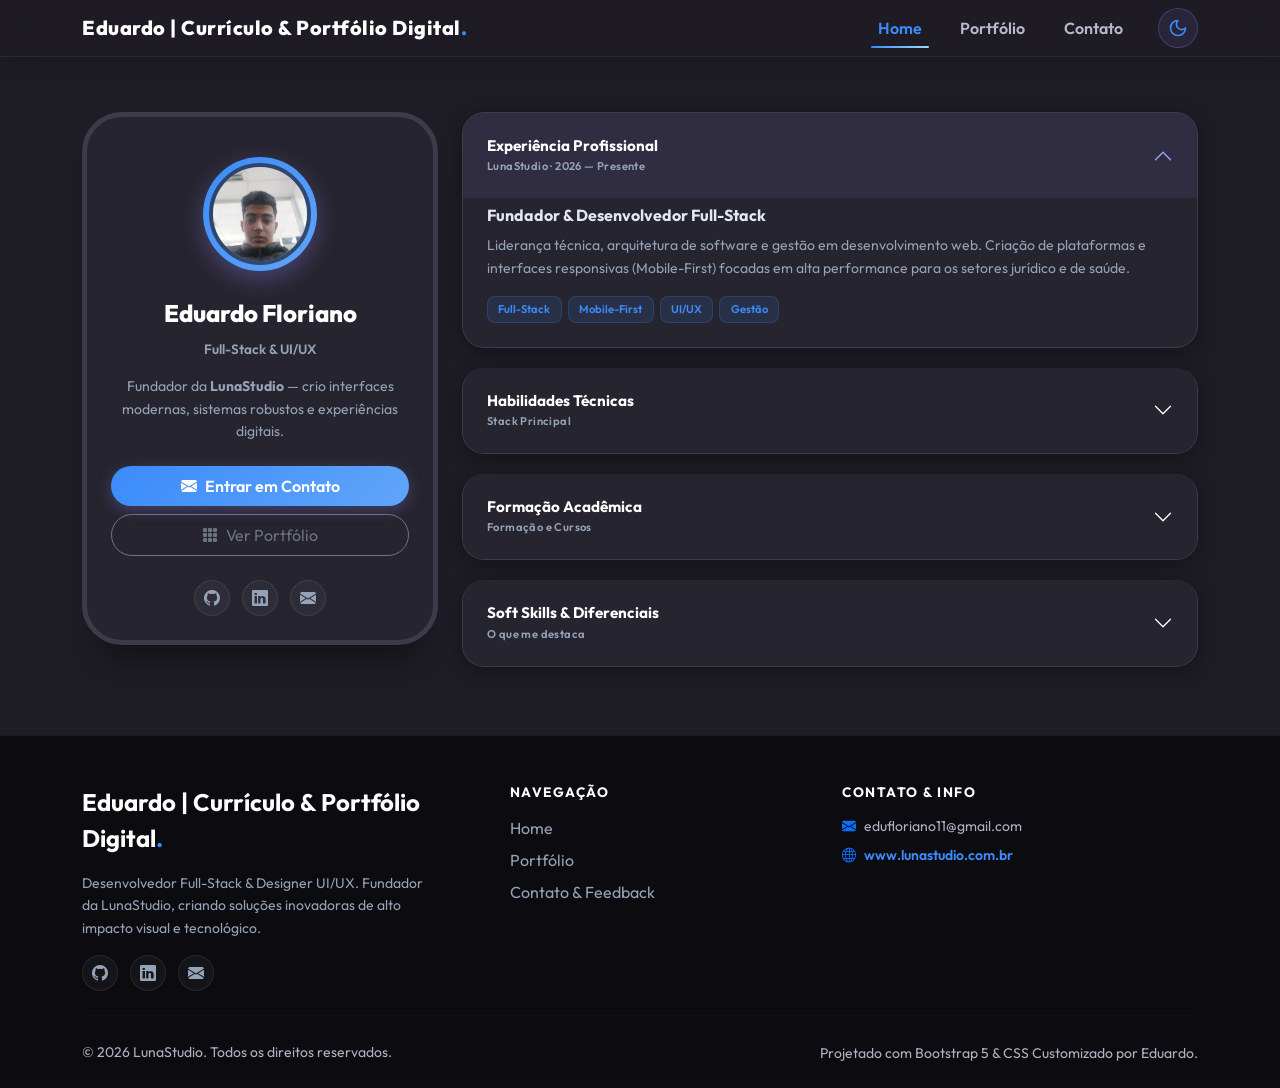
==== curriculo/index.html @ 74244b3b "Add portfolio and projects structure" ====
<!DOCTYPE html>
<html lang="pt-BR">

<head>
    <meta charset="UTF-8">
    <meta name="viewport" content="width=device-width, initial-scale=1.0">
    <title>Portfólio Profissional - Home</title>
    <link href="https://cdn.jsdelivr.net/npm/bootstrap@5.3.3/dist/css/bootstrap.min.css" rel="stylesheet">
    <link rel="stylesheet" href="https://cdn.jsdelivr.net/npm/bootstrap-icons@1.11.3/font/bootstrap-icons.min.css">
    <style>
        @import url('https://fonts.googleapis.com/css2?family=Outfit:wght@300;400;500;600;700;800&display=swap');
        
        body, .content-wrapper, h1, h2, h3, h4, h5, p, span, a, button, label, .accordion-button, .form-control, .form-select {
            font-family: 'Outfit', sans-serif !important;
        }

        /* ==========================================================================
           CONFIGURAÇÃO DA TRANSIÇÃO DE CORES (LIGHT / DARK MODE GLOBAL)
           ========================================================================== */
        body, .card, footer, nav, label, .list-group-item, h3, h5, .accordion-button, .accordion-item, .offcanvas, .phone, .time, .battery, .network, .toggle-label, .toggle-btn, .crescent, .circle, .dark, .light, .table, .modal-content, .form-control, .form-select, .theme-toggle-label, .sun-icon, .moon-icon {
            transition: background-color 0.5s ease, color 0.5s ease, border-color 0.5s ease, box-shadow 0.5s ease, transform 0.5s ease, opacity 0.5s ease;
        }

        /* Variáveis de cores para o tema escuro geral */
        #switch:checked ~ .content-wrapper {
            background-color: #1e1c24 !important;
            color: #f7f8f7 !important;
        }
        #switch:checked ~ .content-wrapper .card,
        #switch:checked ~ .content-wrapper .accordion-item,
        #switch:checked ~ .content-wrapper .accordion-button,
        #switch:checked ~ .content-wrapper .list-group-item,
        #switch:checked ~ .content-wrapper .modal-content {
            background-color: #26242E !important;
            color: #ffffff !important;
            border-color: #3d3a4a !important;
        }
        #switch:checked ~ .content-wrapper .accordion-button:not(.collapsed) {
            background-color: rgba(137, 131, 247, 0.1) !important;
            color: #3b8bfa !important;
        }
        #switch:checked ~ .content-wrapper .accordion-button {
            color: #ffffff !important;
        }
        #switch:checked ~ .content-wrapper .text-muted,
        #switch:checked ~ .content-wrapper .text-secondary,
        #switch:checked ~ .content-wrapper .form-label {
            color: #b3b0c2 !important;
        }
        #switch:checked ~ .content-wrapper .text-dark {
            color: #ffffff !important;
        }
        #switch:checked ~ .content-wrapper .bg-secondary-subtle {
            background-color: #34323D !important;
        }
        #switch:checked ~ .content-wrapper .offcanvas {
            background-color: #26242E !important;
            color: #ffffff !important;
        }
        #switch:checked ~ .content-wrapper .form-control,
        #switch:checked ~ .content-wrapper .form-select {
            background-color: #34323D !important;
            color: #ffffff !important;
            border-color: #4a4758 !important;
        }

        /* Ajuste fino para combinar o estilo do botão do accordion com a identidade visual */
        .accordion-button:not(.collapsed) {
            background-color: rgba(13, 110, 253, 0.05);
            color: #0d6efd;
            box-shadow: inset 0 -1px 0 rgba(0,0,0,.125);
        }
        .accordion-button:focus {
            box-shadow: 0 0 0 0.25rem rgba(13, 110, 253, 0.25);
            border-color: rgba(13, 110, 253, 0.25);
        }

        /* ==========================================================================
           HEADER / NAVBAR TRADITIONAL FULL-WIDTH GLASSMORPHIC
           ========================================================================== */
        .content-wrapper { padding-top: 80px; }

        .custom-navbar {
            position: fixed !important;
            top: 0; left: 0; width: 100%;
            background-color: rgba(255,255,255,0.82) !important;
            backdrop-filter: blur(18px) saturate(200%);
            -webkit-backdrop-filter: blur(18px) saturate(200%);
            border-bottom: 1px solid rgba(0,0,0,0.07) !important;
            border-radius: 0 !important;
            box-shadow: none !important;
            transition: all 0.5s ease;
            z-index: 1030;
        }

        #switch:checked ~ .content-wrapper .custom-navbar {
            background-color: rgba(30, 28, 36, 0.8) !important;
            border-bottom: 1px solid rgba(255, 255, 255, 0.05) !important;
            box-shadow: 0 4px 20px rgba(0, 0, 0, 0.15) !important;
        }

        /* Ajuste do botão menu hambúrguer para ficar visível no modo claro */
        .navbar-toggler {
            filter: invert(1);
        }
        #switch:checked ~ .content-wrapper .navbar-toggler {
            filter: none;
        }

        .navbar-brand {
            font-weight: 800 !important;
            letter-spacing: 0.5px;
            color: #0f172a !important;
            transition: all 0.5s ease;
        }

        #switch:checked ~ .content-wrapper .navbar-brand {
            color: #ffffff !important;
        }
        
        .navbar-brand .accent-dot {
            color: #0d6efd;
        }

        #switch:checked ~ .content-wrapper .navbar-brand .accent-dot {
            color: #3b8bfa;
        }

        .nav-link {
            color: #4a4a5a !important;
            font-weight: 600;
            padding: 0.5rem 1.2rem !important;
            position: relative;
            transition: color 0.3s ease;
        }

        .nav-link::after {
            content: '';
            position: absolute;
            bottom: 0; left: 50%;
            width: 0; height: 2px;
            background: linear-gradient(135deg, #0d6efd, #0d6efd);
            transition: width 0.3s ease, left 0.3s ease;
            border-radius: 2px;
        }

        .nav-link:hover::after, .nav-link.active::after { width: 70%; left: 15%; }
        .nav-link:hover { color: #0d6efd !important; }
        .nav-link.active { color: #0d6efd !important; }

        #switch:checked ~ .content-wrapper .nav-link { color: #b8b8cc !important; }
        #switch:checked ~ .content-wrapper .nav-link::after { background: linear-gradient(135deg, #3b8bfa, #A3DAFB); }
        #switch:checked ~ .content-wrapper .nav-link:hover { color: #3b8bfa !important; }
        #switch:checked ~ .content-wrapper .nav-link.active { color: #3b8bfa !important; }

        /* Custom Theme Toggler Button */
        .theme-toggle-label {
            display: inline-flex;
            align-items: center;
            justify-content: center;
            width: 40px;
            height: 40px;
            border-radius: 50%;
            cursor: pointer;
            background-color: rgba(13, 110, 253, 0.05);
            border: 1px solid rgba(13, 110, 253, 0.15);
            color: #0d6efd;
            position: relative;
            overflow: hidden;
            transition: all 0.3s cubic-bezier(0.4, 0, 0.2, 1);
        }

        .theme-toggle-label:hover {
            background-color: rgba(13, 110, 253, 0.1);
            transform: scale(1.05);
        }

        .theme-toggle-label .sun-icon {
            position: absolute;
            transform: rotate(0deg) scale(1);
            transition: transform 0.5s cubic-bezier(0.4, 0, 0.2, 1), opacity 0.3s ease;
            opacity: 1;
        }

        .theme-toggle-label .moon-icon {
            position: absolute;
            transform: rotate(90deg) scale(0);
            transition: transform 0.5s cubic-bezier(0.4, 0, 0.2, 1), opacity 0.3s ease;
            opacity: 0;
        }

        #switch:checked ~ .content-wrapper .theme-toggle-label {
            background-color: rgba(137, 131, 247, 0.1);
            border: 1px solid rgba(137, 131, 247, 0.25);
            color: #3b8bfa;
        }

        #switch:checked ~ .content-wrapper .theme-toggle-label:hover {
            background-color: rgba(137, 131, 247, 0.15);
            box-shadow: 0 0 15px rgba(137, 131, 247, 0.25);
        }

        #switch:checked ~ .content-wrapper .theme-toggle-label .sun-icon {
            transform: rotate(-90deg) scale(0);
            opacity: 0;
        }

        #switch:checked ~ .content-wrapper .theme-toggle-label .moon-icon {
            transform: rotate(0deg) scale(1);
            opacity: 1;
        }

        /* ==========================================================================
           WIDGET SWITCH CUSTOMIZADO DO CELULAR
           ========================================================================== */
        [type="checkbox"] {
            display: none;
        }

        .phone-container {
            display: flex;
            justify-content: center;
            margin: 2rem 0;
        }

        .phone {
            position: relative;
            z-index: 2;
            width: 14rem;
            height: 14rem;
            background-color: #ffffff;
            box-shadow: 0 4px 25px rgba(0,0,0,.1);
            border-radius: 30px;
            display: flex;
            flex-direction: column;
            overflow: hidden;
            border: 1px solid rgba(0,0,0,0.05);
        }

        .menu-phone {
            font-size: 75%;
            opacity: .6;
            padding: .6rem 1.2rem;
            display: flex;
            justify-content: space-between;
            align-items: center;
        }

        .icons-phone {
            display: flex;
            margin-top: .2rem;
        }

        .battery {
            width: .75rem;
            height: .4rem;
            background-color: black;
        }

        .network {
            width: 0;
            height: 0;
            border-style: solid;
            border-width: 0 5px 6px 5px;
            border-color: transparent transparent black transparent;
            transform: rotate(135deg);
            margin: .1rem .4rem;
        }

        .time {
            color: black;
            font-weight: bold;
        }

        .content-phone {
            display: flex;
            flex-direction: column;
            margin: auto;
            text-align: center;
            width: 80%;
            transform: translateY(-5%);
        }

        .circle {
            position: relative;
            border-radius: 100%;
            width: 4.5rem;
            height: 4.5rem;
            background: linear-gradient(40deg, #FF0080, #FF8C00 70%);
            margin: auto;
        }

        .crescent {
            position: absolute;
            border-radius: 100%;
            right: -1px;
            top: -1px;
            width: 3.5rem;
            height: 3.5rem;
            background: white;
            transform: scale(0);
            transform-origin: top right;
        }

        label.toggle-label {
            width: 100%;
            height: 2.4rem;
            background-color: rgba(0,0,0,.08);
            border-radius: 100px;
            position: relative;
            margin: 1.2rem 0 0 0;
            cursor: pointer;
            display: block;
        }

        .toggle-btn {
            position: absolute;
            top: 0;
            left: 0;
            height: 2.4rem;
            width: 50%;
            background-color: #fff;
            box-shadow: 0 2px 10px rgba(0,0,0,.15);
            border-radius: 100px;
        }

        .names-phone {
            font-size: 80%;
            font-weight: bolder;
            color: black;
            width: 70%;
            margin-left: 15%;
            top: 50%;
            transform: translateY(-50%);
            position: absolute;
            display: flex;
            justify-content: space-between;
            user-select: none;
            z-index: 5;
        }

        .names-phone p {
            margin: 0;
        }

        .dark { opacity: .4; color: black; }
        .light { opacity: 1; color: black; }

        /* Comportamentos do Celular no Modo Escuro */
        #switch:checked ~ .content-wrapper .phone { background-color: #26242E !important; border-color: rgba(255,255,255,0.1) !important; }
        #switch:checked ~ .content-wrapper .phone .time { color: white !important; }
        #switch:checked ~ .content-wrapper .phone .battery { background-color: white !important; }
        #switch:checked ~ .content-wrapper .phone .network { border-color: transparent transparent white transparent !important; }
        #switch:checked ~ .content-wrapper .phone label.toggle-label { background-color: rgba(255,255,255,.1) !important; }
        #switch:checked ~ .content-wrapper .phone .toggle-btn { transform: translateX(100%) !important; background-color: #34323D !important; }
        #switch:checked ~ .content-wrapper .phone .crescent { transform: scale(1) !important; background: #26242E !important; }
        #switch:checked ~ .content-wrapper .phone .circle { background: linear-gradient(40deg, #3b8bfa, #A3DAFB 70%) !important; }
        #switch:checked ~ .content-wrapper .phone .dark { opacity: 1 !important; color: white !important; }
        #switch:checked ~ .content-wrapper .phone .light { opacity: .4 !important; color: #8a879a !important; }
        #switch:checked ~ .content-wrapper .square { border-color: #3b8bfa; }

        /* ==========================================================================
           DESIGN PREMIUM - FONTES & CUSTOMIZAÇÃO ADICIONAL
           ========================================================================== */
        @import url('https://fonts.googleapis.com/css2?family=Outfit:wght@300;400;500;600;700;800&display=swap');

        body, .content-wrapper, h2, h3, h5, h6, p, span, a, button, label, .list-group-item, .accordion-button {
            font-family: 'Outfit', sans-serif !important;
        }

        /* ==========================================================================
           DESIGN PREMIUM - FONTES & CUSTOMIZAÇÃO ADICIONAL
           ========================================================================== */
        @import url('https://fonts.googleapis.com/css2?family=Outfit:wght@300;400;500;600;700;800&display=swap');

        body, .content-wrapper, h2, h3, h5, h6, p, span, a, button, label, .list-group-item, .accordion-button {
            font-family: 'Outfit', sans-serif !important;
        }

        /* Profile Card Customizado (Design Glassmorphism Premium) */
        .profile-card-uiverse {
            --main-color: #0f172a;
            --submain-color: #475569;
            --bg-color: #ffffff;
            position: relative;
            width: 100%;
            display: flex;
            flex-direction: column;
            align-items: center;
            border-radius: 40px !important;
            background: linear-gradient(
                0deg,
                rgb(255, 255, 255) 0%,
                rgb(244, 247, 251) 100%
            ) !important;
            backdrop-filter: blur(12px);
            -webkit-backdrop-filter: blur(12px);
            border: 5px solid rgb(255, 255, 255) !important;
            overflow: hidden;
            box-shadow: rgba(133, 189, 215, 0.8784313725) 0px 30px 30px -20px !important;
            transition: transform 0.4s cubic-bezier(0.4, 0, 0.2, 1), box-shadow 0.4s ease, border-color 0.5s ease;
        }

        .card__img {
            height: 180px;
            width: 100%;
            overflow: hidden;
            position: relative;
        }

        .card__img svg {
            height: 100%;
            width: 100%;
            object-fit: cover;
            border-radius: 35px 35px 0 0;
            opacity: 0.85;
            transition: opacity 0.5s ease;
        }

        .card__avatar {
            width: 114px;
            height: 114px;
            background: linear-gradient(135deg, #0d6efd, #0d6efd);
            border-radius: 100%;
            display: flex;
            justify-content: center;
            align-items: center;
            margin-top: 40px;
            box-shadow: 0 8px 25px rgba(13, 110, 253, 0.25);
            transition: all 0.5s cubic-bezier(0.4, 0, 0.2, 1);
            z-index: 5;
        }

        .profile-img-style-uiverse {
            width: 102px;
            height: 102px;
            border-radius: 100%;
            object-fit: cover;
            border: 4px solid var(--bg-color);
            transition: transform 0.5s cubic-bezier(0.4, 0, 0.2, 1), border-color 0.5s ease;
        }

        .card__title {
            margin-top: 20px;
            font-weight: 800;
            font-size: 24px;
            color: var(--main-color);
            transition: color 0.5s ease;
        }

        .card__subtitle {
            margin-top: 8px;
            font-weight: 600;
            font-size: 13.5px;
            color: var(--submain-color);
            line-height: 1.5;
            transition: color 0.5s ease;
        }

        .card__bio-title {
            color: var(--main-color);
            font-weight: 700;
            font-size: 0.95rem;
            transition: color 0.5s ease;
        }

        .card__bio-text {
            color: var(--submain-color);
            font-size: 0.875rem;
            line-height: 1.6;
            transition: color 0.5s ease;
        }

        .btn-uiverse-primary {
            background: linear-gradient(135deg, #0d6efd, #0d6efd) !important;
            color: #ffffff !important;
            border-radius: 50px !important;
            border: none !important;
            font-weight: 600;
            transition: all 0.3s cubic-bezier(0.4, 0, 0.2, 1) !important;
            box-shadow: 0 4px 15px rgba(13, 110, 253, 0.2) !important;
        }

        .btn-uiverse-primary:hover {
            transform: translateY(-2px);
            box-shadow: 0 8px 20px rgba(13, 110, 253, 0.35) !important;
        }

        /* Custom Habilidades List Hover */
        .list-group-item {
            transition: all 0.3s ease;
            border-color: rgba(0, 0, 0, 0.05) !important;
            padding: 0.85rem 1.25rem !important;
            background-color: transparent !important;
        }

        .list-group-item:hover {
            padding-left: 1.5rem !important;
            background-color: rgba(13, 110, 253, 0.04) !important;
            color: #0d6efd !important;
            font-weight: 500;
        }

        /* Custom Accordion Styles - Premium Obsidian Cards */
        .custom-accordion .accordion-item {
            border: 5px solid rgb(255, 255, 255) !important;
            border-radius: 40px !important;
            margin-bottom: 1.5rem;
            overflow: hidden;
            background: linear-gradient(
                0deg,
                rgb(255, 255, 255) 0%,
                rgb(244, 247, 251) 100%
            ) !important;
            box-shadow: rgba(133, 189, 215, 0.8784313725) 0px 30px 30px -20px !important;
            transition: all 0.4s cubic-bezier(0.4, 0, 0.2, 1);
        }

        .custom-accordion .accordion-item:hover {
            box-shadow: rgba(133, 189, 215, 0.95) 0px 35px 35px -15px !important;
            transform: translateY(-2px);
        }

        .custom-accordion .accordion-item:has(.accordion-button:not(.collapsed)) {
            border-left: 5px solid #0d6efd !important;
            box-shadow: rgba(133, 189, 215, 0.95) 0px 35px 35px -15px, 0 10px 20px rgba(13, 110, 253, 0.05) !important;
        }

        .custom-accordion .accordion-button {
            font-size: 1.15rem;
            font-weight: 700 !important;
            padding: 1.5rem;
            color: #0f172a !important;
            background-color: transparent !important;
            box-shadow: none !important;
            transition: all 0.3s ease;
        }

        .custom-accordion .accordion-button::after {
            transition: transform 0.3s ease;
        }

        .custom-accordion .accordion-button:not(.collapsed) {
            color: #0d6efd !important;
            background-color: rgba(13, 110, 253, 0.01) !important;
        }

        /* Footer Customizado Premium */
        .custom-footer {
            background-color: #0f0e13;
            border-top: 1px solid rgba(255, 255, 255, 0.05);
            color: #e2e8f0;
            transition: all 0.5s ease;
        }

        #switch:checked ~ .content-wrapper .custom-footer {
            background-color: #0c0b0f;
            border-top: 1px solid rgba(137, 131, 247, 0.1);
        }

        .footer-brand {
            font-size: 1.5rem;
            color: #ffffff;
            font-weight: 800;
        }

        .footer-brand .accent-dot {
            color: #0d6efd;
        }

        #switch:checked ~ .content-wrapper .footer-brand .accent-dot {
            color: #3b8bfa;
        }

        .footer-desc {
            color: #94a3b8;
            line-height: 1.6;
        }

        .footer-section-title {
            font-size: 0.85rem;
            letter-spacing: 1.5px;
            color: #ffffff;
        }

        .footer-links li {
            margin-bottom: 0.5rem;
        }

        .footer-link {
            color: #94a3b8;
            text-decoration: none;
            transition: all 0.3s ease;
            display: inline-block;
        }

        .footer-link:hover {
            color: #0d6efd;
            transform: translateX(5px);
        }

        #switch:checked ~ .content-wrapper .footer-link:hover {
            color: #3b8bfa;
        }

        .footer-link-active {
            color: #0d6efd;
            text-decoration: none;
            font-weight: 600;
            transition: all 0.3s ease;
        }

        #switch:checked ~ .content-wrapper .footer-link-active {
            color: #3b8bfa;
        }

        .footer-divider {
            border-color: rgba(255, 255, 255, 0.08);
        }

        /* Social Buttons */
        .social-icons-row {
            display: flex;
            gap: 12px;
        }

        .social-circle-btn {
            width: 36px;
            height: 36px;
            border-radius: 50%;
            background-color: rgba(255, 255, 255, 0.04);
            border: 1px solid rgba(255, 255, 255, 0.08);
            color: #94a3b8;
            display: flex;
            align-items: center;
            justify-content: center;
            text-decoration: none;
            transition: all 0.3s cubic-bezier(0.4, 0, 0.2, 1);
        }

        .social-circle-btn:hover {
            color: #ffffff;
            background-color: #0d6efd;
            border-color: #0d6efd;
            transform: translateY(-3px);
            box-shadow: 0 5px 15px rgba(13, 110, 253, 0.4);
        }

        #switch:checked ~ .content-wrapper .social-circle-btn:hover {
            background-color: #3b8bfa;
            border-color: #3b8bfa;
            box-shadow: 0 5px 15px rgba(137, 131, 247, 0.4);
        }

        /* Dark Mode Overrides for Home Page */
        #switch:checked ~ .content-wrapper .profile-card-uiverse {
            --main-color: #ffffff;
            --submain-color: #94a3b8;
            --bg-color: #26242E;
            background: #26242E !important;
            border: 5px solid #3d3a4a !important;
            box-shadow: rgba(0, 0, 0, 0.4) 0px 30px 30px -20px !important;
        }

        #switch:checked ~ .content-wrapper .card__avatar {
            background: linear-gradient(135deg, #3b8bfa, #60a5fa);
            box-shadow: 0 8px 25px rgba(137, 131, 247, 0.35);
        }

        #switch:checked ~ .content-wrapper .profile-img-style-uiverse {
            border-color: rgba(38, 36, 46, 0.7);
        }

        #switch:checked ~ .content-wrapper .btn-uiverse-primary {
            background: linear-gradient(135deg, #3b8bfa, #60a5fa) !important;
            box-shadow: 0 4px 15px rgba(137, 131, 247, 0.3) !important;
        }

        #switch:checked ~ .content-wrapper .btn-uiverse-primary:hover {
            box-shadow: 0 8px 20px rgba(137, 131, 247, 0.5) !important;
        }

        #switch:checked ~ .content-wrapper .list-group-item {
            border-color: rgba(255, 255, 255, 0.05) !important;
        }

        #switch:checked ~ .content-wrapper .list-group-item:hover {
            background-color: rgba(137, 131, 247, 0.08) !important;
            color: #3b8bfa !important;
        }

        #switch:checked ~ .content-wrapper .custom-accordion .accordion-item {
            background-color: #26242E !important;
            border: 5px solid #3d3a4a !important;
            box-shadow: rgba(0, 0, 0, 0.4) 0px 30px 30px -20px !important;
        }

        #switch:checked ~ .content-wrapper .custom-accordion .accordion-item:hover {
            border-color: rgba(137, 131, 247, 0.25) !important;
        }

        #switch:checked ~ .content-wrapper .custom-accordion .accordion-item:has(.accordion-button:not(.collapsed)) {
            border-left: 5px solid #3b8bfa !important;
            box-shadow: rgba(0, 0, 0, 0.4) 0px 30px 30px -20px, 0 10px 20px rgba(137, 131, 247, 0.15) !important;
        }

        #switch:checked ~ .content-wrapper .custom-accordion .accordion-button {
            color: #ffffff !important;
        }

        #switch:checked ~ .content-wrapper .custom-accordion .accordion-button:not(.collapsed) {
            color: #3b8bfa !important;
            background-color: rgba(137, 131, 247, 0.02) !important;
        }

        /* ==========================================================================
           HERO PROFILE SECTION - NOVO DESIGN PROFISSIONAL
           ========================================================================== */

        .hero-section {
            width: 100%;
            padding: 2.5rem 0 0 0;
        }

        .hero-card {
            position: relative;
            border-radius: 40px;
            overflow: hidden;
            border: 5px solid rgba(255,255,255,0.12);
            box-shadow: 0 40px 80px rgba(0,0,0,0.25);
            background: linear-gradient(135deg, #0d6efd, #0d6efd, #0a0818);
        }

        .hero-banner {
            position: absolute;
            top: 0; left: 0;
            width: 100%; height: 100%;
            z-index: 0;
        }

        .hero-banner-overlay {
            position: absolute;
            inset: 0;
            background: linear-gradient(180deg, rgba(10,8,24,0) 0%, rgba(10,8,24,0.65) 100%);
        }

        .hero-content {
            position: relative;
            z-index: 5;
            display: flex;
            flex-direction: column;
            align-items: center;
            text-align: center;
            padding: 3rem 2rem 3rem;
        }

        /* Avatar */
        .hero-avatar-wrapper {
            position: relative;
            width: 140px;
            height: 140px;
            margin-bottom: 1.25rem;
        }

        .hero-avatar-ring {
            position: absolute;
            inset: -5px;
            border-radius: 50%;
            background: linear-gradient(135deg, #fff 0%, rgba(255,255,255,0.3) 100%);
            padding: 4px;
            animation: avatarPulse 3s ease-in-out infinite;
        }

        @keyframes avatarPulse {
            0%, 100% { box-shadow: 0 0 0 0 rgba(255,255,255,0.3); }
            50% { box-shadow: 0 0 0 10px rgba(255,255,255,0); }
        }

        .hero-avatar-img {
            width: 140px;
            height: 140px;
            border-radius: 50%;
            object-fit: cover;
            border: 4px solid rgba(255,255,255,0.95);
            position: relative;
            z-index: 2;
            transition: transform 0.4s cubic-bezier(0.4, 0, 0.2, 1);
        }

        .hero-card:hover .hero-avatar-img {
            transform: scale(1.04);
        }

        .hero-status-dot {
            position: absolute;
            bottom: 6px;
            right: 6px;
            width: 20px;
            height: 20px;
            background: #22c55e;
            border-radius: 50%;
            border: 3px solid white;
            z-index: 6;
            animation: statusBlink 2s ease-in-out infinite;
        }

        @keyframes statusBlink {
            0%, 100% { opacity: 1; }
            50% { opacity: 0.6; }
        }

        /* Nome e Título */
        .hero-name {
            font-size: clamp(1.8rem, 4vw, 2.8rem);
            font-weight: 800;
            color: #ffffff;
            margin: 0 0 0.35rem 0;
            letter-spacing: -0.5px;
            text-shadow: 0 2px 20px rgba(0,0,0,0.3);
        }

        .hero-title {
            font-size: clamp(0.9rem, 2vw, 1.1rem);
            font-weight: 500;
            color: rgba(255,255,255,0.8);
            margin: 0 0 0.75rem 0;
        }

        .hero-company-badge {
            display: inline-flex;
            align-items: center;
            gap: 0.4rem;
            background: rgba(255,255,255,0.12);
            backdrop-filter: blur(8px);
            border: 1px solid rgba(255,255,255,0.2);
            border-radius: 50px;
            padding: 0.35rem 1rem;
            color: rgba(255,255,255,0.9);
            font-size: 0.85rem;
            margin-bottom: 1.25rem;
        }

        /* Info Pills */
        .hero-info-row {
            display: flex;
            flex-wrap: wrap;
            gap: 0.6rem;
            justify-content: center;
            margin-bottom: 1.25rem;
        }

        .hero-info-pill {
            display: inline-flex;
            align-items: center;
            gap: 0.5rem;
            background: rgba(255,255,255,0.1);
            backdrop-filter: blur(8px);
            border: 1px solid rgba(255,255,255,0.15);
            border-radius: 50px;
            padding: 0.4rem 1rem;
            color: rgba(255,255,255,0.85);
            text-decoration: none;
            font-size: 0.82rem;
            transition: all 0.3s ease;
        }

        .hero-info-pill:hover {
            background: rgba(255,255,255,0.2);
            color: #ffffff;
            border-color: rgba(255,255,255,0.4);
            transform: translateY(-2px);
        }

        /* Bio */
        .hero-bio {
            font-size: 0.95rem;
            color: rgba(255,255,255,0.75);
            max-width: 580px;
            line-height: 1.7;
            margin: 0 0 1.5rem 0;
        }

        .hero-bio em {
            color: rgba(255,255,255,0.95);
            font-style: normal;
            font-weight: 600;
        }

        /* Action Buttons */
        .hero-actions {
            display: flex;
            flex-wrap: wrap;
            gap: 0.75rem;
            justify-content: center;
            margin-bottom: 1.25rem;
        }

        .btn-hero-primary {
            display: inline-flex;
            align-items: center;
            background: rgba(255,255,255,0.95);
            color: #0d6efd;
            font-weight: 700;
            padding: 0.65rem 1.5rem;
            border-radius: 50px;
            text-decoration: none;
            font-size: 0.92rem;
            border: none;
            transition: all 0.3s cubic-bezier(0.4, 0, 0.2, 1);
            box-shadow: 0 4px 20px rgba(0,0,0,0.15);
        }

        .btn-hero-primary:hover {
            background: #ffffff;
            color: #0b5ed7;
            transform: translateY(-3px);
            box-shadow: 0 10px 30px rgba(0,0,0,0.25);
        }

        .btn-hero-secondary {
            display: inline-flex;
            align-items: center;
            background: rgba(255,255,255,0.1);
            color: rgba(255,255,255,0.9);
            font-weight: 600;
            padding: 0.65rem 1.5rem;
            border-radius: 50px;
            text-decoration: none;
            font-size: 0.92rem;
            border: 1.5px solid rgba(255,255,255,0.3);
            backdrop-filter: blur(8px);
            transition: all 0.3s cubic-bezier(0.4, 0, 0.2, 1);
        }

        .btn-hero-secondary:hover {
            background: rgba(255,255,255,0.2);
            color: #ffffff;
            border-color: rgba(255,255,255,0.6);
            transform: translateY(-3px);
        }

        /* Social Buttons Hero */
        .hero-socials {
            display: flex;
            gap: 0.6rem;
        }

        .hero-social-btn {
            width: 38px;
            height: 38px;
            border-radius: 50%;
            background: rgba(255,255,255,0.1);
            border: 1px solid rgba(255,255,255,0.2);
            color: rgba(255,255,255,0.8);
            display: flex;
            align-items: center;
            justify-content: center;
            text-decoration: none;
            font-size: 1rem;
            transition: all 0.3s ease;
        }

        .hero-social-btn:hover {
            background: rgba(255,255,255,0.25);
            color: #ffffff;
            border-color: rgba(255,255,255,0.5);
            transform: translateY(-3px);
        }

        /* ==========================================================================
           HOME - LAYOUT PRINCIPAL
           ========================================================================== */
        .home-container {
            padding-top: 2rem;
            padding-bottom: 3rem;
        }

        /* ---------- PROFILE BANNER ---------- */
        .profile-banner {
            position: relative;
            border-radius: 28px;
            overflow: hidden;
            margin-bottom: 1.5rem;
            box-shadow: 0 20px 60px rgba(13,110,253,0.18);
        }

        .profile-banner-bg {
            position: absolute;
            inset: 0;
            background: linear-gradient(135deg, #0d6efd 0%, #0d6efd 55%, #0a0818 100%);
            z-index: 0;
        }

        .profile-banner-bg::after {
            content: '';
            position: absolute;
            inset: 0;
            background-image: radial-gradient(circle at 80% 40%, rgba(255,255,255,0.07) 0%, transparent 60%),
                              radial-gradient(circle at 15% 60%, rgba(59,139,250,0.12) 0%, transparent 50%);
        }

        .profile-banner-inner {
            position: relative;
            z-index: 2;
            display: flex;
            align-items: center;
            gap: 2.5rem;
            padding: 2.5rem 2.5rem;
            flex-wrap: wrap;
        }

        @media (max-width: 576px) {
            .profile-banner-inner {
                flex-direction: column;
                text-align: center;
                padding: 2rem 1.5rem;
                gap: 1.5rem;
            }
            .profile-actions, .profile-socials { justify-content: center; }
        }

        /* Avatar */
        .profile-avatar-col { flex-shrink: 0; display: flex; flex-direction: column; align-items: center; gap: 0.6rem; }

        .profile-avatar-ring {
            width: 130px; height: 130px;
            border-radius: 50%;
            padding: 4px;
            background: linear-gradient(135deg, #fff 0%, rgba(255,255,255,0.4) 100%);
            box-shadow: 0 0 0 0 rgba(255,255,255,0.4);
            animation: avatarGlow 3s ease-in-out infinite;
        }

        @keyframes avatarGlow {
            0%, 100% { box-shadow: 0 0 0 0 rgba(255,255,255,0.3); }
            50%       { box-shadow: 0 0 0 10px rgba(255,255,255,0); }
        }

        .profile-avatar-img {
            width: 100%; height: 100%;
            border-radius: 50%;
            object-fit: cover;
            border: 3px solid rgba(255,255,255,0.9);
            display: block;
            transition: transform 0.4s ease;
        }

        .profile-banner:hover .profile-avatar-img { transform: scale(1.04); }

        .profile-status-badge {
            display: inline-flex;
            align-items: center;
            gap: 0.4rem;
            background: rgba(34,197,94,0.15);
            border: 1px solid rgba(34,197,94,0.4);
            border-radius: 50px;
            color: #86efac;
            font-size: 0.72rem;
            font-weight: 700;
            padding: 0.25rem 0.75rem;
            letter-spacing: 0.5px;
        }

        .status-dot {
            width: 7px; height: 7px;
            border-radius: 50%;
            background: #22c55e;
            animation: blink 2s ease-in-out infinite;
        }

        @keyframes blink { 0%,100%{opacity:1} 50%{opacity:0.4} }

        /* Info */
        .profile-info-col { flex: 1; min-width: 220px; }

        .profile-eyebrow {
            font-size: 0.85rem;
            color: rgba(255,255,255,0.65);
            margin: 0 0 0.2rem 0;
            font-weight: 500;
        }

        .profile-name {
            font-size: clamp(1.6rem, 4vw, 2.4rem);
            font-weight: 800;
            color: #fff;
            margin: 0 0 0.3rem 0;
            line-height: 1.15;
            letter-spacing: -0.5px;
            text-shadow: 0 2px 20px rgba(0,0,0,0.25);
        }

        .profile-role {
            font-size: 0.95rem;
            color: rgba(255,255,255,0.75);
            margin: 0 0 0.75rem 0;
            font-weight: 500;
        }

        .profile-role-sep { color: rgba(255,255,255,0.45); margin: 0 0.25rem; }

        .profile-bio {
            font-size: 0.9rem;
            color: rgba(255,255,255,0.7);
            line-height: 1.7;
            margin: 0 0 1.25rem 0;
            max-width: 520px;
        }

        .profile-bio strong { color: rgba(255,255,255,0.95); font-weight: 700; }
        .profile-bio em { color: #A3DAFB; font-style: normal; font-weight: 600; }

        /* Buttons */
        .profile-actions { display: flex; flex-wrap: wrap; gap: 0.6rem; margin-bottom: 1rem; }

        .btn-profile-primary {
            display: inline-flex; align-items: center;
            background: rgba(255,255,255,0.95);
            color: #0d6efd;
            font-weight: 700;
            padding: 0.6rem 1.35rem;
            border-radius: 50px;
            text-decoration: none;
            font-size: 0.88rem;
            border: none;
            transition: all 0.3s cubic-bezier(0.4,0,0.2,1);
            box-shadow: 0 4px 20px rgba(0,0,0,0.15);
        }

        .btn-profile-primary:hover {
            background: #fff;
            color: #0b5ed7;
            transform: translateY(-2px);
            box-shadow: 0 8px 25px rgba(0,0,0,0.2);
        }

        .btn-profile-ghost {
            display: inline-flex; align-items: center;
            background: rgba(255,255,255,0.08);
            color: rgba(255,255,255,0.9);
            font-weight: 600;
            padding: 0.6rem 1.35rem;
            border-radius: 50px;
            text-decoration: none;
            font-size: 0.88rem;
            border: 1.5px solid rgba(255,255,255,0.3);
            backdrop-filter: blur(6px);
            transition: all 0.3s cubic-bezier(0.4,0,0.2,1);
        }

        .btn-profile-ghost:hover {
            background: rgba(255,255,255,0.18);
            color: #fff;
            border-color: rgba(255,255,255,0.55);
            transform: translateY(-2px);
        }

        /* Social */
        .profile-socials { display: flex; gap: 0.5rem; }

        .profile-social-btn {
            width: 36px; height: 36px;
            border-radius: 50%;
            background: rgba(255,255,255,0.1);
            border: 1px solid rgba(255,255,255,0.2);
            color: rgba(255,255,255,0.8);
            display: flex; align-items: center; justify-content: center;
            text-decoration: none;
            font-size: 0.95rem;
            transition: all 0.25s ease;
        }

        .profile-social-btn:hover {
            background: rgba(255,255,255,0.25);
            color: #fff;
            transform: translateY(-3px);
        }

        /* ---------- STATS ---------- */
        .home-stats-row {
            display: grid;
            grid-template-columns: repeat(4, 1fr);
            gap: 1rem;
            margin-bottom: 1.5rem;
        }

        @media (max-width: 768px) { .home-stats-row { grid-template-columns: repeat(2, 1fr); } }

        .hstat-card {
            border-radius: 20px;
            padding: 1.4rem 1rem;
            text-align: center;
            position: relative;
            overflow: hidden;
            transition: transform 0.3s ease, box-shadow 0.3s ease;
        }

        .hstat-card:hover { transform: translateY(-5px); }

        .hstat-card::before {
            content: '';
            position: absolute;
            top: -30px; right: -30px;
            width: 90px; height: 90px;
            border-radius: 50%;
            opacity: 0.12;
            background: #fff;
        }

        .hstat-blue   { background: linear-gradient(135deg, #0d6efd, #3b8bfa); box-shadow: 0 8px 25px rgba(13,110,253,0.3); }
        .hstat-violet { background: linear-gradient(135deg, #0d6efd, #3b8bfa); box-shadow: 0 8px 25px rgba(111,66,193,0.3); }
        .hstat-teal   { background: linear-gradient(135deg, #0891b2, #22d3ee); box-shadow: 0 8px 25px rgba(8,145,178,0.3); }
        .hstat-indigo { background: linear-gradient(135deg, #4338ca, #818cf8); box-shadow: 0 8px 25px rgba(67,56,202,0.3); }

        .hstat-icon { font-size: 1.4rem; color: rgba(255,255,255,0.85); margin-bottom: 0.5rem; }
        .hstat-value { font-size: 1.8rem; font-weight: 800; color: #fff; line-height: 1; margin-bottom: 0.25rem; }
        .hstat-label { font-size: 0.72rem; font-weight: 600; color: rgba(255,255,255,0.75); text-transform: uppercase; letter-spacing: 0.8px; }

        /* ---------- INFO CARDS GRID ---------- */
        .home-info-grid {
            display: grid;
            grid-template-columns: 1fr 1fr;
            gap: 1rem;
        }

        @media (max-width: 768px) { .home-info-grid { grid-template-columns: 1fr; } }

        .info-card {
            background: #fff;
            border-radius: 22px;
            padding: 1.75rem;
            border: 1.5px solid rgba(0,0,0,0.06);
            box-shadow: 0 4px 20px rgba(0,0,0,0.05);
            transition: transform 0.3s ease, box-shadow 0.3s ease, border-color 0.5s ease, background-color 0.5s ease;
        }

        .info-card:hover {
            transform: translateY(-4px);
            box-shadow: 0 12px 35px rgba(0,0,0,0.1);
        }

        #switch:checked ~ .content-wrapper .info-card {
            background: #26242E;
            border-color: #3d3a4a;
            box-shadow: 0 4px 20px rgba(0,0,0,0.3);
        }

        /* Card Header */
        .info-card-header {
            display: flex;
            align-items: center;
            gap: 0.9rem;
            margin-bottom: 1rem;
        }

        .info-card-icon-wrap {
            width: 46px; height: 46px;
            border-radius: 14px;
            display: flex; align-items: center; justify-content: center;
            font-size: 1.15rem;
            flex-shrink: 0;
            color: #fff;
        }

        .ic-blue   { background: linear-gradient(135deg, #0d6efd, #3b8bfa); }
        .ic-blue2 { background: linear-gradient(135deg, #0d6efd, #3b8bfa); }
        .ic-teal   { background: linear-gradient(135deg, #0891b2, #22d3ee); }
        .ic-indigo { background: linear-gradient(135deg, #4338ca, #818cf8); }

        .info-card-title {
            font-size: 0.95rem;
            font-weight: 700;
            color: #0f172a;
            margin: 0 0 0.15rem 0;
            transition: color 0.5s ease;
        }

        #switch:checked ~ .content-wrapper .info-card-title { color: #fff; }

        .info-card-badge {
            font-size: 0.7rem;
            font-weight: 600;
            color: #64748b;
            letter-spacing: 0.4px;
            transition: color 0.5s ease;
        }

        #switch:checked ~ .content-wrapper .info-card-badge { color: #94a3b8; }

        .info-card-role {
            font-size: 1rem;
            font-weight: 700;
            color: #1e293b;
            margin: 0 0 0.5rem 0;
            transition: color 0.5s ease;
        }

        #switch:checked ~ .content-wrapper .info-card-role { color: #e2e8f0; }

        .info-card-desc {
            font-size: 0.875rem;
            color: #64748b;
            line-height: 1.65;
            margin: 0 0 1rem 0;
            transition: color 0.5s ease;
        }

        #switch:checked ~ .content-wrapper .info-card-desc { color: #94a3b8; }

        /* Tags */
        .info-card-tags { display: flex; flex-wrap: wrap; gap: 6px; }

        .ic-tag {
            font-size: 0.7rem;
            font-weight: 600;
            padding: 0.25rem 0.65rem;
            border-radius: 8px;
            background: rgba(13,110,253,0.08);
            color: #0d6efd;
            border: 1px solid rgba(13,110,253,0.15);
            transition: background 0.5s ease, color 0.5s ease;
        }

        #switch:checked ~ .content-wrapper .ic-tag {
            background: rgba(59,139,250,0.12);
            color: #3b8bfa;
            border-color: rgba(59,139,250,0.2);
        }

        .ic-tag-teal {
            background: rgba(8,145,178,0.08);
            color: #0891b2;
            border-color: rgba(8,145,178,0.15);
        }

        #switch:checked ~ .content-wrapper .ic-tag-teal {
            background: rgba(34,211,238,0.1);
            color: #22d3ee;
            border-color: rgba(34,211,238,0.2);
        }

        /* Skills */
        .skills-grid { display: flex; flex-direction: column; gap: 0.75rem; }

        .skill-item { display: grid; grid-template-columns: 1fr auto; align-items: center; row-gap: 4px; column-gap: 0.75rem; }

        .skill-name {
            font-size: 0.82rem;
            font-weight: 600;
            color: #334155;
            transition: color 0.5s ease;
        }

        #switch:checked ~ .content-wrapper .skill-name { color: #cbd5e1; }

        .skill-bar {
            grid-column: 1;
            height: 6px;
            background: rgba(0,0,0,0.07);
            border-radius: 3px;
            overflow: hidden;
            transition: background 0.5s ease;
        }

        #switch:checked ~ .content-wrapper .skill-bar { background: rgba(255,255,255,0.07); }

        .skill-fill {
            height: 100%;
            border-radius: 3px;
            background: linear-gradient(90deg, #0d6efd, #0d6efd);
            transition: width 1s cubic-bezier(0.4,0,0.2,1);
        }

        .sf-blue2 { background: linear-gradient(90deg, #0d6efd, #60a5fa); }

        .skill-level {
            grid-column: 2;
            grid-row: 1 / 3;
            font-size: 0.65rem;
            font-weight: 700;
            color: #0d6efd;
            text-transform: uppercase;
            letter-spacing: 0.3px;
            white-space: nowrap;
            transition: color 0.5s ease;
        }

        #switch:checked ~ .content-wrapper .skill-level { color: #3b8bfa; }

        /* Soft Skills list */
        .soft-list { list-style: none; padding: 0; margin: 0; display: flex; flex-direction: column; gap: 0.6rem; }

        .soft-list li {
            display: flex;
            align-items: center;
            gap: 0.6rem;
            font-size: 0.875rem;
            color: #475569;
            font-weight: 500;
            transition: color 0.5s ease;
        }

        #switch:checked ~ .content-wrapper .soft-list li { color: #94a3b8; }

        .soft-list li i {
            color: #0d6efd;
            font-size: 1rem;
            flex-shrink: 0;
            transition: color 0.5s ease;
        }

        #switch:checked ~ .content-wrapper .soft-list li i { color: #3b8bfa; }

        /* ---------- STATS OLD (kept for compat) ---------- */
        .stats-row {
            display: grid;
            grid-template-columns: repeat(4, 1fr);
            gap: 1rem;
            margin-bottom: 2rem;
        }

        @media (max-width: 768px) {
            .stats-row {
                grid-template-columns: repeat(2, 1fr);
            }
        }

        @media (max-width: 480px) {
            .stats-row {
                grid-template-columns: repeat(2, 1fr);
            }
            .hero-content {
                padding: 2rem 1rem 2rem;
            }
        }

        .stat-card {
            border-radius: 40px;
            border: 5px solid rgb(255, 255, 255);
            background: linear-gradient(0deg, rgb(255,255,255) 0%, rgb(244,247,251) 100%);
            box-shadow: rgba(133, 189, 215, 0.88) 0px 30px 30px -20px;
            padding: 1.5rem 1rem;
            text-align: center;
            transition: all 0.4s cubic-bezier(0.4, 0, 0.2, 1);
        }

        .stat-card:hover {
            transform: translateY(-6px);
            box-shadow: rgba(133, 189, 215, 0.95) 0px 35px 35px -15px;
        }

        .stat-icon {
            font-size: 1.5rem;
            color: #0d6efd;
            margin-bottom: 0.5rem;
            transition: color 0.5s ease;
        }

        .stat-value {
            font-size: 1.7rem;
            font-weight: 800;
            color: #0f172a;
            line-height: 1;
            margin-bottom: 0.3rem;
            transition: color 0.5s ease;
        }

        .stat-label {
            font-size: 0.75rem;
            font-weight: 600;
            color: #64748b;
            text-transform: uppercase;
            letter-spacing: 0.5px;
            transition: color 0.5s ease;
        }

        /* Dark Mode - Hero */
        #switch:checked ~ .content-wrapper .hero-card {
            border-color: rgba(137, 131, 247, 0.3);
            box-shadow: 0 40px 80px rgba(0,0,0,0.5);
        }

        /* Dark Mode - Stats */
        #switch:checked ~ .content-wrapper .stat-card {
            background: #26242E !important;
            border: 5px solid #3d3a4a !important;
            box-shadow: rgba(0, 0, 0, 0.4) 0px 30px 30px -20px !important;
        }
        #switch:checked ~ .content-wrapper .stat-value {
            color: #ffffff !important;
        }

    </style>
</head>

<body>

    <input id="switch" type="checkbox" checked>

    <div class="content-wrapper bg-light d-flex flex-column min-vh-100">

        <nav class="navbar navbar-expand-lg navbar-dark sticky-top custom-navbar shadow">
            <div class="container">
                <a class="navbar-brand fw-bold" href="index.html">Eduardo | Currículo & Portfólio Digital<span class="accent-dot">.</span></a>
                
                <div class="d-flex align-items-center order-lg-last ms-3">
                    <label for="switch" class="theme-toggle-label" title="Alternar tema (Claro / Escuro)">
                        <svg class="sun-icon" xmlns="http://www.w3.org/2000/svg" width="20" height="20" viewBox="0 0 24 24" fill="none" stroke="currentColor" stroke-width="2" stroke-linecap="round" stroke-linejoin="round">
                            <circle cx="12" cy="12" r="4"></circle>
                            <path d="M12 2v2"></path>
                            <path d="M12 20v2"></path>
                            <path d="M4.93 4.93l1.41 1.41"></path>
                            <path d="M17.66 17.66l1.41 1.41"></path>
                            <path d="M2 12h2"></path>
                            <path d="M20 12h2"></path>
                            <path d="M6.34 17.66l-1.41 1.41"></path>
                            <path d="M19.07 4.93l-1.41 1.41"></path>
                        </svg>
                        <svg class="moon-icon" xmlns="http://www.w3.org/2000/svg" width="20" height="20" viewBox="0 0 24 24" fill="none" stroke="currentColor" stroke-width="2" stroke-linecap="round" stroke-linejoin="round">
                            <path d="M12 3a6 6 0 0 0 9 9 9 9 0 1 1-9-9Z"></path>
                        </svg>
                    </label>
                    
                    <button class="navbar-toggler ms-2" type="button" data-bs-toggle="collapse" data-bs-target="#navMenu" 
                        aria-controls="navMenu" aria-expanded="false" aria-label="Toggle navigation">
                        <span class="navbar-toggler-icon"></span>
                    </button>
                </div>
 
                <div class="collapse navbar-collapse" id="navMenu">
                    <ul class="navbar-nav ms-auto mb-2 mb-lg-0 fw-semibold text-center">
                        <li class="nav-item">
                            <a class="nav-link active" href="index.html">Home</a>
                        </li>
                        <li class="nav-item">
                            <a class="nav-link" href="portfolio.html">Portfólio</a>
                        </li>
                        <li class="nav-item">
                            <a class="nav-link" href="contato.html">Contato</a>
                        </li>
                    </ul>
                </div>
            </div>
        </nav>
 
        <!-- ============================================================
             CONTEÚDO PRINCIPAL DA HOME
             ============================================================ -->
        <div class="container home-container flex-grow-1">

            <style>
                /* Correções para o Accordion V2 (Info Card Mode) */
                .custom-accordion-v2 .accordion-button:not(.collapsed) {
                    background: transparent !important;
                    box-shadow: none !important;
                    color: inherit;
                }
                .custom-accordion-v2 .accordion-button::after {
                    transition: all 0.3s ease;
                }
                #switch:checked ~ .content-wrapper .custom-accordion-v2 .accordion-button::after {
                    filter: invert(1) brightness(1.5);
                }
                #switch:checked ~ .content-wrapper .custom-accordion-v2 .accordion-button:not(.collapsed)::after {
                    filter: invert(60%) sepia(80%) saturate(300%) hue-rotate(200deg);
                }
                .custom-accordion-v2 .accordion-item.info-card {
                    margin-bottom: 1.25rem !important;
                }
            </style>

            <div class="row g-4">
                <!-- COLUNA ESQUERDA: PERFIL -->
                <div class="col-lg-5 col-xl-4">
                    <div class="profile-card-uiverse position-sticky" style="top: 100px;">
                        <div class="card__avatar">
                            <img src="./assets/img/perfil_eduardo.png" class="profile-img-style-uiverse" alt="Eduardo">
                        </div>
                        <div class="card__title mt-4">Eduardo Floriano</div>
                        <div class="card__subtitle">Full-Stack &amp; UI/UX</div>
                        
                        <div class="card__wrapper text-center px-4 pb-4 w-100">
                            <p class="card__bio-text mt-3">
                                Fundador da <strong>LunaStudio</strong> — crio interfaces modernas, sistemas robustos e experiências digitais.
                            </p>
                            <div class="d-flex flex-column gap-2 mt-4">
                                <a href="contato.html" class="btn btn-uiverse-primary w-100 py-2">
                                    <i class="bi bi-envelope-fill me-2"></i>Entrar em Contato
                                </a>
                                <a href="portfolio.html" class="btn btn-outline-secondary rounded-pill w-100 py-2">
                                    <i class="bi bi-grid-3x3-gap-fill me-2"></i>Ver Portfólio
                                </a>
                            </div>
                            <div class="social-icons-row mt-4 justify-content-center">
                                <a href="https://github.com" target="_blank" class="social-circle-btn" title="GitHub"><i class="bi bi-github"></i></a>
                                <a href="https://linkedin.com" target="_blank" class="social-circle-btn" title="LinkedIn"><i class="bi bi-linkedin"></i></a>
                                <a href="mailto:edufloriano11@gmail.com" class="social-circle-btn" title="Email"><i class="bi bi-envelope-fill"></i></a>
                            </div>
                        </div>
                    </div>
                </div>

                <!-- COLUNA DIREITA: ACCORDION COM ESTILO INFO-CARD -->
                <div class="col-lg-7 col-xl-8">
                    <div class="accordion custom-accordion-v2" id="accordionHome">
                        
                        <!-- Experiência -->
                        <div class="accordion-item info-card p-0" style="overflow: hidden; border-radius: 22px;">
                            <h2 class="accordion-header" id="headingExperiencia">
                                <button class="accordion-button info-card-header m-0 p-4 bg-transparent border-0 shadow-none d-flex align-items-center" type="button" data-bs-toggle="collapse" data-bs-target="#collapseExperiencia" aria-expanded="true" aria-controls="collapseExperiencia" style="width: 100%; text-align: left;">
                                    <div class="flex-grow-1">
                                        <h3 class="info-card-title mb-0">Experiência Profissional</h3>
                                        <span class="info-card-badge">LunaStudio · 2026 — Presente</span>
                                    </div>
                                </button>
                            </h2>
                            <div id="collapseExperiencia" class="accordion-collapse collapse show" aria-labelledby="headingExperiencia" data-bs-parent="#accordionHome">
                                <div class="accordion-body px-4 pb-4 pt-0 border-top-0">
                                    <h4 class="info-card-role mt-2">Fundador &amp; Desenvolvedor Full-Stack</h4>
                                    <p class="info-card-desc">Liderança técnica, arquitetura de software e gestão em desenvolvimento web. Criação de plataformas e interfaces responsivas (Mobile-First) focadas em alta performance para os setores jurídico e de saúde.</p>
                                    <div class="info-card-tags">
                                        <span class="ic-tag">Full-Stack</span>
                                        <span class="ic-tag">Mobile-First</span>
                                        <span class="ic-tag">UI/UX</span>
                                        <span class="ic-tag">Gestão</span>
                                    </div>
                                </div>
                            </div>
                        </div>

                        <!-- Habilidades -->
                        <div class="accordion-item info-card p-0" style="overflow: hidden; border-radius: 22px;">
                            <h2 class="accordion-header" id="headingHabilidades">
                                <button class="accordion-button collapsed info-card-header m-0 p-4 bg-transparent border-0 shadow-none d-flex align-items-center" type="button" data-bs-toggle="collapse" data-bs-target="#collapseHabilidades" aria-expanded="false" aria-controls="collapseHabilidades" style="width: 100%; text-align: left;">
                                    <div class="flex-grow-1">
                                        <h3 class="info-card-title mb-0">Habilidades Técnicas</h3>
                                        <span class="info-card-badge">Stack Principal</span>
                                    </div>
                                </button>
                            </h2>
                            <div id="collapseHabilidades" class="accordion-collapse collapse" aria-labelledby="headingHabilidades" data-bs-parent="#accordionHome">
                                <div class="accordion-body px-4 pb-4 pt-0 border-top-0">
                                    <div class="skills-grid mt-2">
                                        <div class="skill-item">
                                            <span class="skill-name">HTML5 &amp; CSS3</span>
                                            <div class="skill-bar"><div class="skill-fill sf-blue2" style="width:70%"></div></div>
                                            <span class="skill-level">Intermediário</span>
                                        </div>
                                        <div class="skill-item">
                                            <span class="skill-name">Bootstrap</span>
                                            <div class="skill-bar"><div class="skill-fill sf-blue2" style="width:70%"></div></div>
                                            <span class="skill-level">Intermediário</span>
                                        </div>
                                        <div class="skill-item">
                                            <span class="skill-name">Node.js</span>
                                            <div class="skill-bar"><div class="skill-fill sf-blue2" style="width:70%"></div></div>
                                            <span class="skill-level">Intermediário</span>
                                        </div>
                                        <div class="skill-item">
                                            <span class="skill-name">Git &amp; GitHub</span>
                                            <div class="skill-bar"><div class="skill-fill sf-blue2" style="width:70%"></div></div>
                                            <span class="skill-level">Intermediário</span>
                                        </div>
                                        <div class="skill-item">
                                            <span class="skill-name">Vercel &amp; Render</span>
                                            <div class="skill-bar"><div class="skill-fill sf-blue2" style="width:70%"></div></div>
                                            <span class="skill-level">Intermediário</span>
                                        </div>
                                    </div>
                                </div>
                            </div>
                        </div>

                        <!-- Formação -->
                        <div class="accordion-item info-card p-0" style="overflow: hidden; border-radius: 22px;">
                            <h2 class="accordion-header" id="headingFormacao">
                                <button class="accordion-button collapsed info-card-header m-0 p-4 bg-transparent border-0 shadow-none d-flex align-items-center" type="button" data-bs-toggle="collapse" data-bs-target="#collapseFormacao" aria-expanded="false" aria-controls="collapseFormacao" style="width: 100%; text-align: left;">
                                    <div class="flex-grow-1">
                                        <h3 class="info-card-title mb-0">Formação Acadêmica</h3>
                                        <span class="info-card-badge">Formação e Cursos</span>
                                    </div>
                                </button>
                            </h2>
                            <div id="collapseFormacao" class="accordion-collapse collapse" aria-labelledby="headingFormacao" data-bs-parent="#accordionHome">
                                <div class="accordion-body px-4 pb-4 pt-0 border-top-0">
                                    <h4 class="info-card-role mt-2">Desenvolvimento de Sistemas / Tecnologia</h4>
                                    <ul class="info-card-desc ps-3">
                                        <li class="mb-2"><strong>Ensino Médio</strong> (Cursando)</li>
                                        <li class="mb-2"><strong>Curso Técnico em TI – SENAI</strong> (Onde desenvolvo projetos práticos de tecnologia)</li>
                                        <li><strong>Especializações em Andamento</strong> (Alura – com foco em Python e Python para Dados, além de novos cursos sendo realizados)</li>
                                    </ul>
                                    <div class="info-card-tags mt-3">
                                        <span class="ic-tag ic-tag-teal">Ensino Médio</span>
                                        <span class="ic-tag ic-tag-teal">Técnico em TI</span>
                                        <span class="ic-tag ic-tag-teal">Python</span>
                                        <span class="ic-tag ic-tag-teal">Ciência de Dados</span>
                                    </div>
                                </div>
                            </div>
                        </div>

                        <!-- Soft Skills -->
                        <div class="accordion-item info-card p-0 mb-0" style="overflow: hidden; border-radius: 22px;">
                            <h2 class="accordion-header" id="headingSoftSkills">
                                <button class="accordion-button collapsed info-card-header m-0 p-4 bg-transparent border-0 shadow-none d-flex align-items-center" type="button" data-bs-toggle="collapse" data-bs-target="#collapseSoftSkills" aria-expanded="false" aria-controls="collapseSoftSkills" style="width: 100%; text-align: left;">
                                    <div class="flex-grow-1">
                                        <h3 class="info-card-title mb-0">Soft Skills &amp; Diferenciais</h3>
                                        <span class="info-card-badge">O que me destaca</span>
                                    </div>
                                </button>
                            </h2>
                            <div id="collapseSoftSkills" class="accordion-collapse collapse" aria-labelledby="headingSoftSkills" data-bs-parent="#accordionHome">
                                <div class="accordion-body px-4 pb-4 pt-0 border-top-0">
                                    <ul class="soft-list mt-2">
                                        <li><i class="bi bi-check2-circle"></i>Empreendedorismo e Gestão de Projetos</li>
                                        <li><i class="bi bi-check2-circle"></i>Gamificação aplicada a Interfaces (UI/UX)</li>
                                        <li><i class="bi bi-check2-circle"></i>Design Limpo e Premium (Modern Clean UI)</li>
                                        <li><i class="bi bi-check2-circle"></i>Resolução de Problemas Complexos</li>
                                        <li><i class="bi bi-check2-circle"></i>Comunicação e Alinhamento com Clientes</li>
                                    </ul>
                                </div>
                            </div>
                        </div>

                    </div>
                </div>
            </div>

        </div><!-- /container -->

        <footer class="custom-footer pt-5 pb-4 mt-auto">
            <div class="container">
                <div class="row g-4 justify-content-between">
                    <div class="col-12 col-md-4 text-center text-md-start">
                        <a href="index.html" class="footer-brand text-decoration-none fw-bold mb-3 d-inline-block">Eduardo | Currículo & Portfólio Digital<span class="accent-dot">.</span></a>
                        <p class="footer-desc small">Desenvolvedor Full-Stack & Designer UI/UX. Fundador da LunaStudio, criando soluções inovadoras de alto impacto visual e tecnológico.</p>
                        <div class="social-icons-row mt-3 justify-content-center justify-content-md-start">
                            <a href="https://github.com" target="_blank" class="social-circle-btn" title="GitHub"><i class="bi bi-github"></i></a>
                            <a href="https://linkedin.com" target="_blank" class="social-circle-btn" title="LinkedIn"><i class="bi bi-linkedin"></i></a>
                            <a href="mailto:edufloriano11@gmail.com" class="social-circle-btn" title="Email"><i class="bi bi-envelope-fill"></i></a>
                        </div>
                    </div>
                    <div class="col-12 col-sm-6 col-md-3 text-center text-md-start">
                        <h6 class="fw-bold text-uppercase footer-section-title mb-3">Navegação</h6>
                        <ul class="list-unstyled footer-links">
                            <li><a href="index.html" class="footer-link">Home</a></li>
                            <li><a href="portfolio.html" class="footer-link">Portfólio</a></li>
                            <li><a href="contato.html" class="footer-link">Contato & Feedback</a></li>
                        </ul>
                    </div>
                    <div class="col-12 col-sm-6 col-md-4 text-center text-md-start">
                        <h6 class="fw-bold text-uppercase footer-section-title mb-3">Contato & Info</h6>
                        <p class="small text-secondary mb-2"><i class="bi bi-envelope-fill me-2 text-primary"></i>edufloriano11@gmail.com</p>
                        <p class="small text-secondary mb-2"><i class="bi bi-globe me-2 text-primary"></i><a href="https://lunastudio.com.br" target="_blank" class="footer-link-active">www.lunastudio.com.br</a></p>

                    </div>
                </div>
                <hr class="footer-divider my-4">
                <div class="row align-items-center justify-content-between text-center text-md-start">
                    <div class="col-12 col-md-6 mb-2 mb-md-0">
                        <p class="mb-0 small text-secondary">&copy; 2026 LunaStudio. Todos os direitos reservados.</p>
                    </div>
                    <div class="col-12 col-md-6 text-center text-md-end">
                        <small class="text-muted">Projetado com Bootstrap 5 &amp; CSS Customizado por Eduardo.</small>
                    </div>
                </div>
            </div>
        </footer>

    </div>

    <script src="https://cdn.jsdelivr.net/npm/bootstrap@5.3.3/dist/js/bootstrap.bundle.min.js"></script>
<script>
(function() {
  var sw = document.getElementById('switch');
  // Se não há valor salvo, default é dark (checked)
  var saved = localStorage.getItem('theme');
  if (saved === 'light') {
    sw.checked = false;
  } else {
    sw.checked = true;
    localStorage.setItem('theme', 'dark');
  }
  sw.addEventListener('change', function() {
    localStorage.setItem('theme', sw.checked ? 'dark' : 'light');
  });
})();
</script>
</body>

</html>
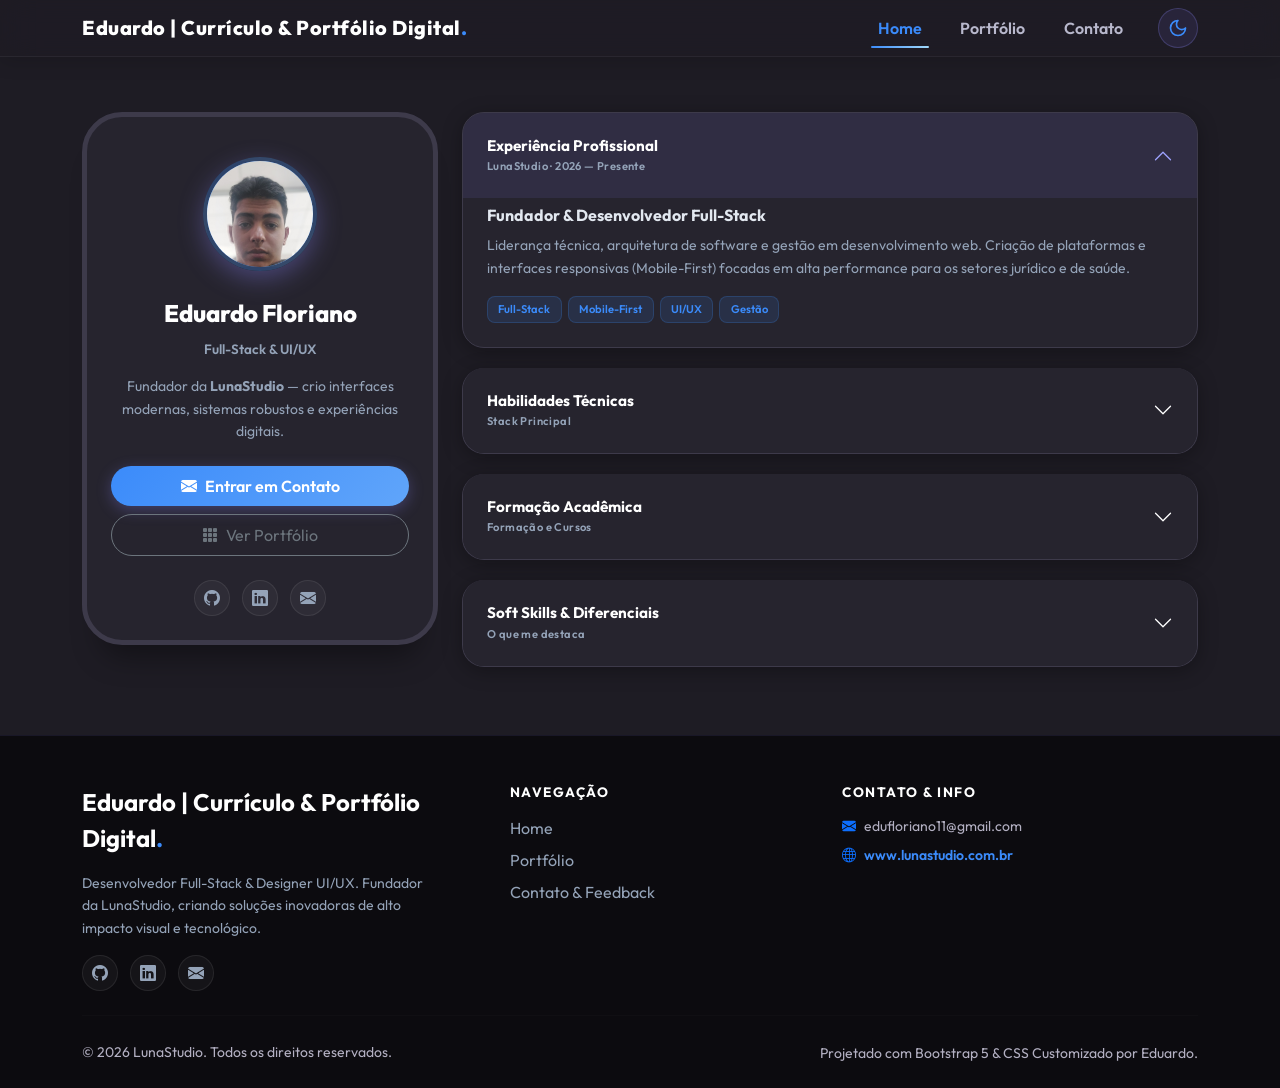
==== commit b6fa4aa2: "Update profile zoom and contact form mailto handler" ====
--- a/curriculo/index.html
+++ b/curriculo/index.html
@@ -429,15 +429,16 @@
             box-shadow: 0 8px 25px rgba(13, 110, 253, 0.25);
             transition: all 0.5s cubic-bezier(0.4, 0, 0.2, 1);
             z-index: 5;
+            overflow: hidden;
+            border: 4px solid var(--bg-color);
         }
 
         .profile-img-style-uiverse {
-            width: 102px;
-            height: 102px;
-            border-radius: 100%;
+            width: 100%;
+            height: 100%;
             object-fit: cover;
-            border: 4px solid var(--bg-color);
-            transition: transform 0.5s cubic-bezier(0.4, 0, 0.2, 1), border-color 0.5s ease;
+            transform: scale(1.45);
+            transition: transform 0.5s cubic-bezier(0.4, 0, 0.2, 1);
         }
 
         .card__title {
@@ -667,7 +668,7 @@
             box-shadow: 0 8px 25px rgba(137, 131, 247, 0.35);
         }
 
-        #switch:checked ~ .content-wrapper .profile-img-style-uiverse {
+        #switch:checked ~ .content-wrapper .card__avatar {
             border-color: rgba(38, 36, 46, 0.7);
         }
 
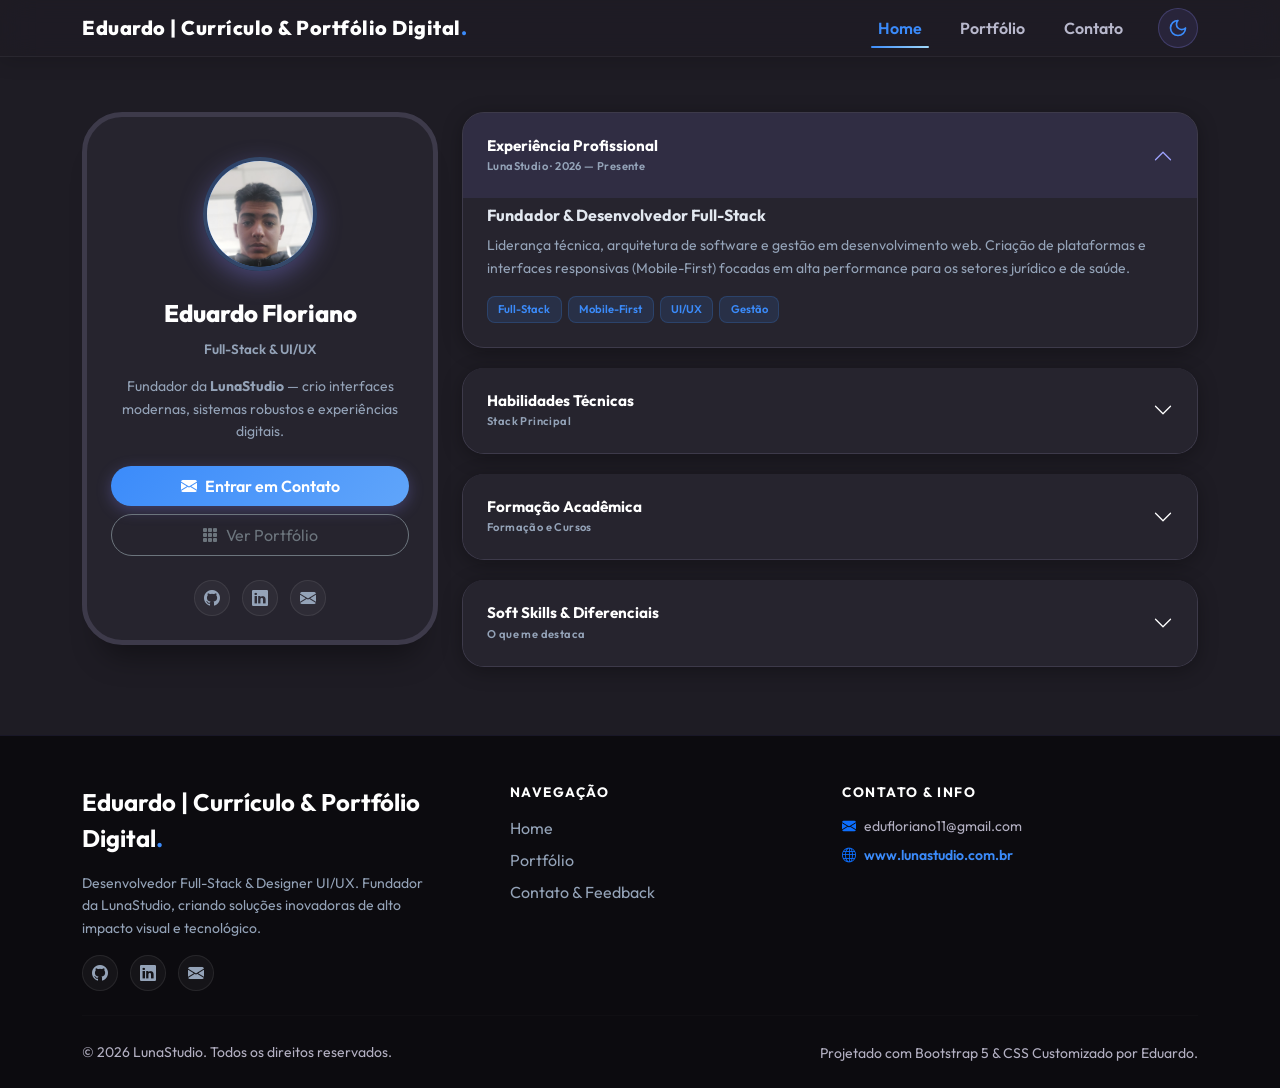
==== commit 7ff87166: "Adjust profile image zoom to scale 1.2" ====
--- a/curriculo/index.html
+++ b/curriculo/index.html
@@ -437,7 +437,7 @@
             width: 100%;
             height: 100%;
             object-fit: cover;
-            transform: scale(1.45);
+            transform: scale(1.2);
             transition: transform 0.5s cubic-bezier(0.4, 0, 0.2, 1);
         }
 
@@ -1593,8 +1593,8 @@
                                 </a>
                             </div>
                             <div class="social-icons-row mt-4 justify-content-center">
-                                <a href="https://github.com" target="_blank" class="social-circle-btn" title="GitHub"><i class="bi bi-github"></i></a>
-                                <a href="https://linkedin.com" target="_blank" class="social-circle-btn" title="LinkedIn"><i class="bi bi-linkedin"></i></a>
+                                <a href="https://github.com/Eduardo39eir" target="_blank" class="social-circle-btn" title="GitHub"><i class="bi bi-github"></i></a>
+                                <a href="https://br.linkedin.com/in/eduardo-luna-floriano-3563582b8" target="_blank" class="social-circle-btn" title="LinkedIn"><i class="bi bi-linkedin"></i></a>
                                 <a href="mailto:edufloriano11@gmail.com" class="social-circle-btn" title="Email"><i class="bi bi-envelope-fill"></i></a>
                             </div>
                         </div>
@@ -1736,8 +1736,8 @@
                         <a href="index.html" class="footer-brand text-decoration-none fw-bold mb-3 d-inline-block">Eduardo | Currículo & Portfólio Digital<span class="accent-dot">.</span></a>
                         <p class="footer-desc small">Desenvolvedor Full-Stack & Designer UI/UX. Fundador da LunaStudio, criando soluções inovadoras de alto impacto visual e tecnológico.</p>
                         <div class="social-icons-row mt-3 justify-content-center justify-content-md-start">
-                            <a href="https://github.com" target="_blank" class="social-circle-btn" title="GitHub"><i class="bi bi-github"></i></a>
-                            <a href="https://linkedin.com" target="_blank" class="social-circle-btn" title="LinkedIn"><i class="bi bi-linkedin"></i></a>
+                            <a href="https://github.com/Eduardo39eir" target="_blank" class="social-circle-btn" title="GitHub"><i class="bi bi-github"></i></a>
+                            <a href="https://br.linkedin.com/in/eduardo-luna-floriano-3563582b8" target="_blank" class="social-circle-btn" title="LinkedIn"><i class="bi bi-linkedin"></i></a>
                             <a href="mailto:edufloriano11@gmail.com" class="social-circle-btn" title="Email"><i class="bi bi-envelope-fill"></i></a>
                         </div>
                     </div>
